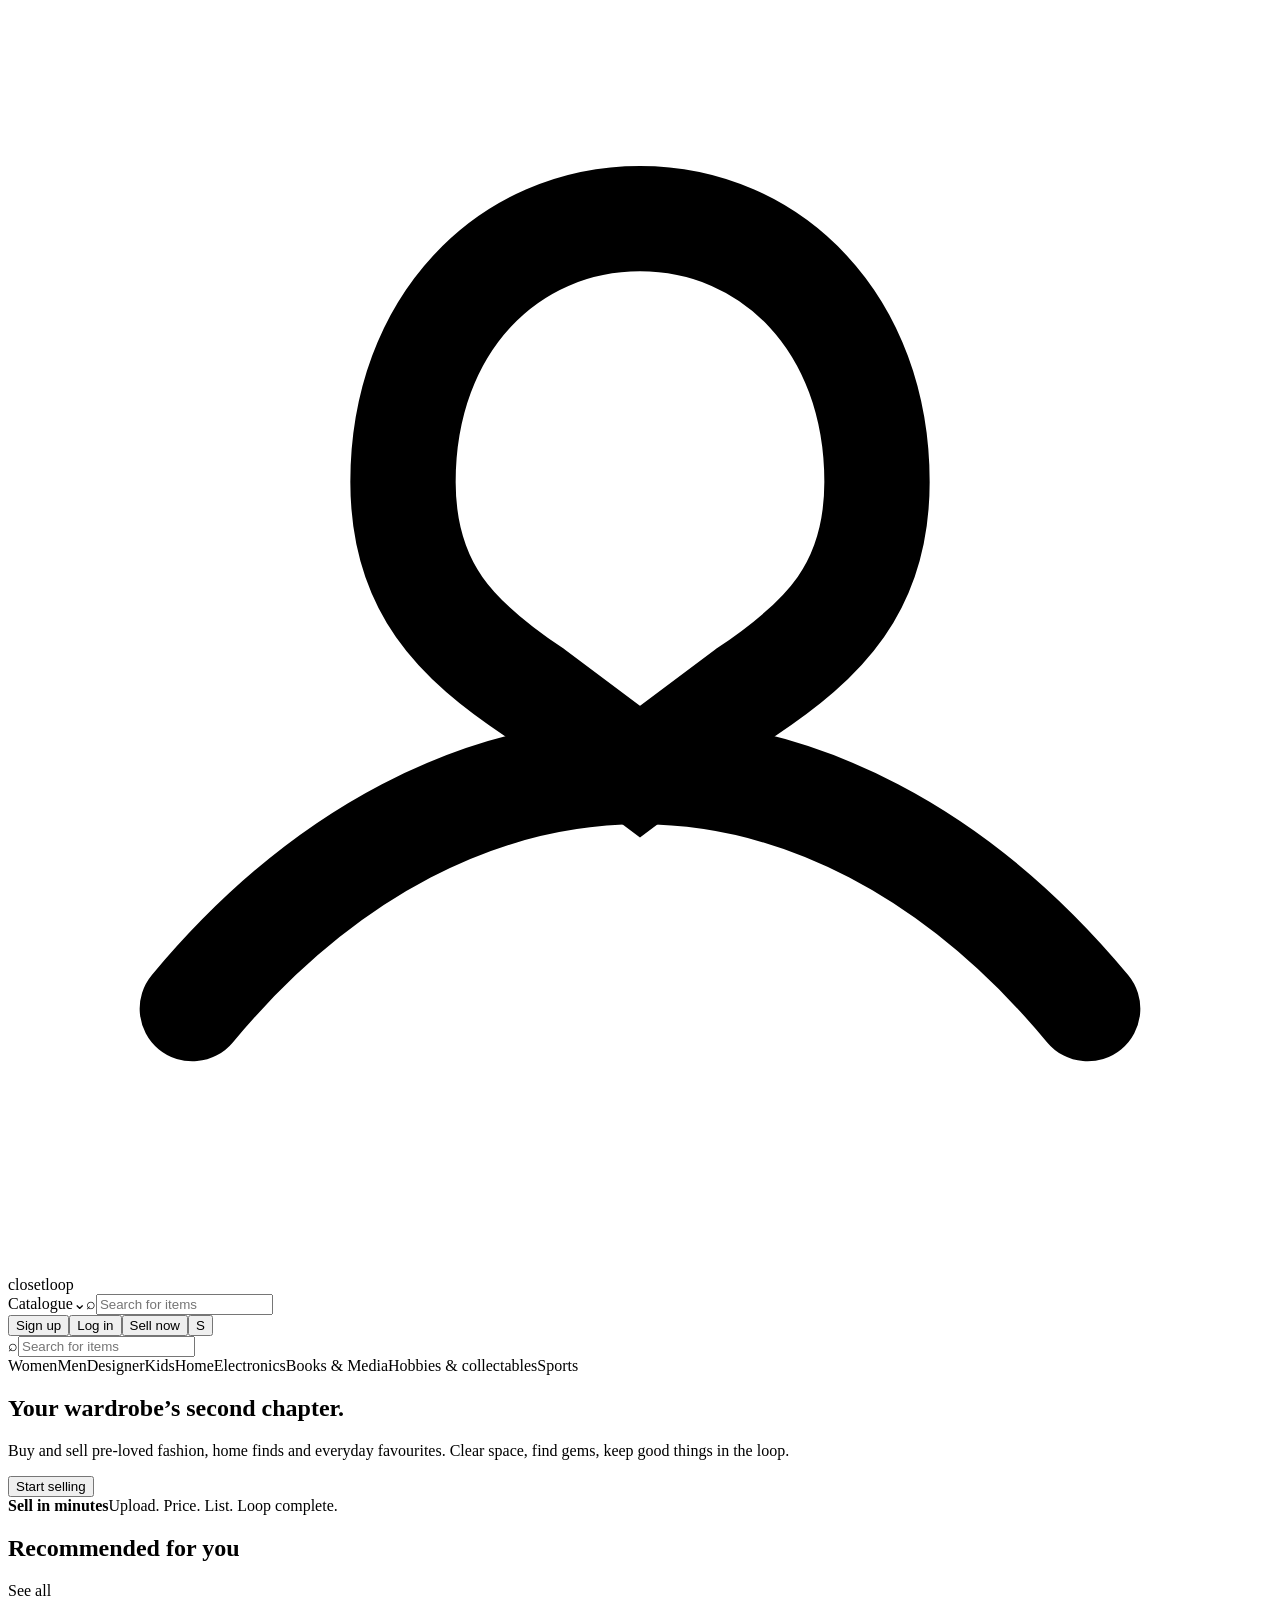
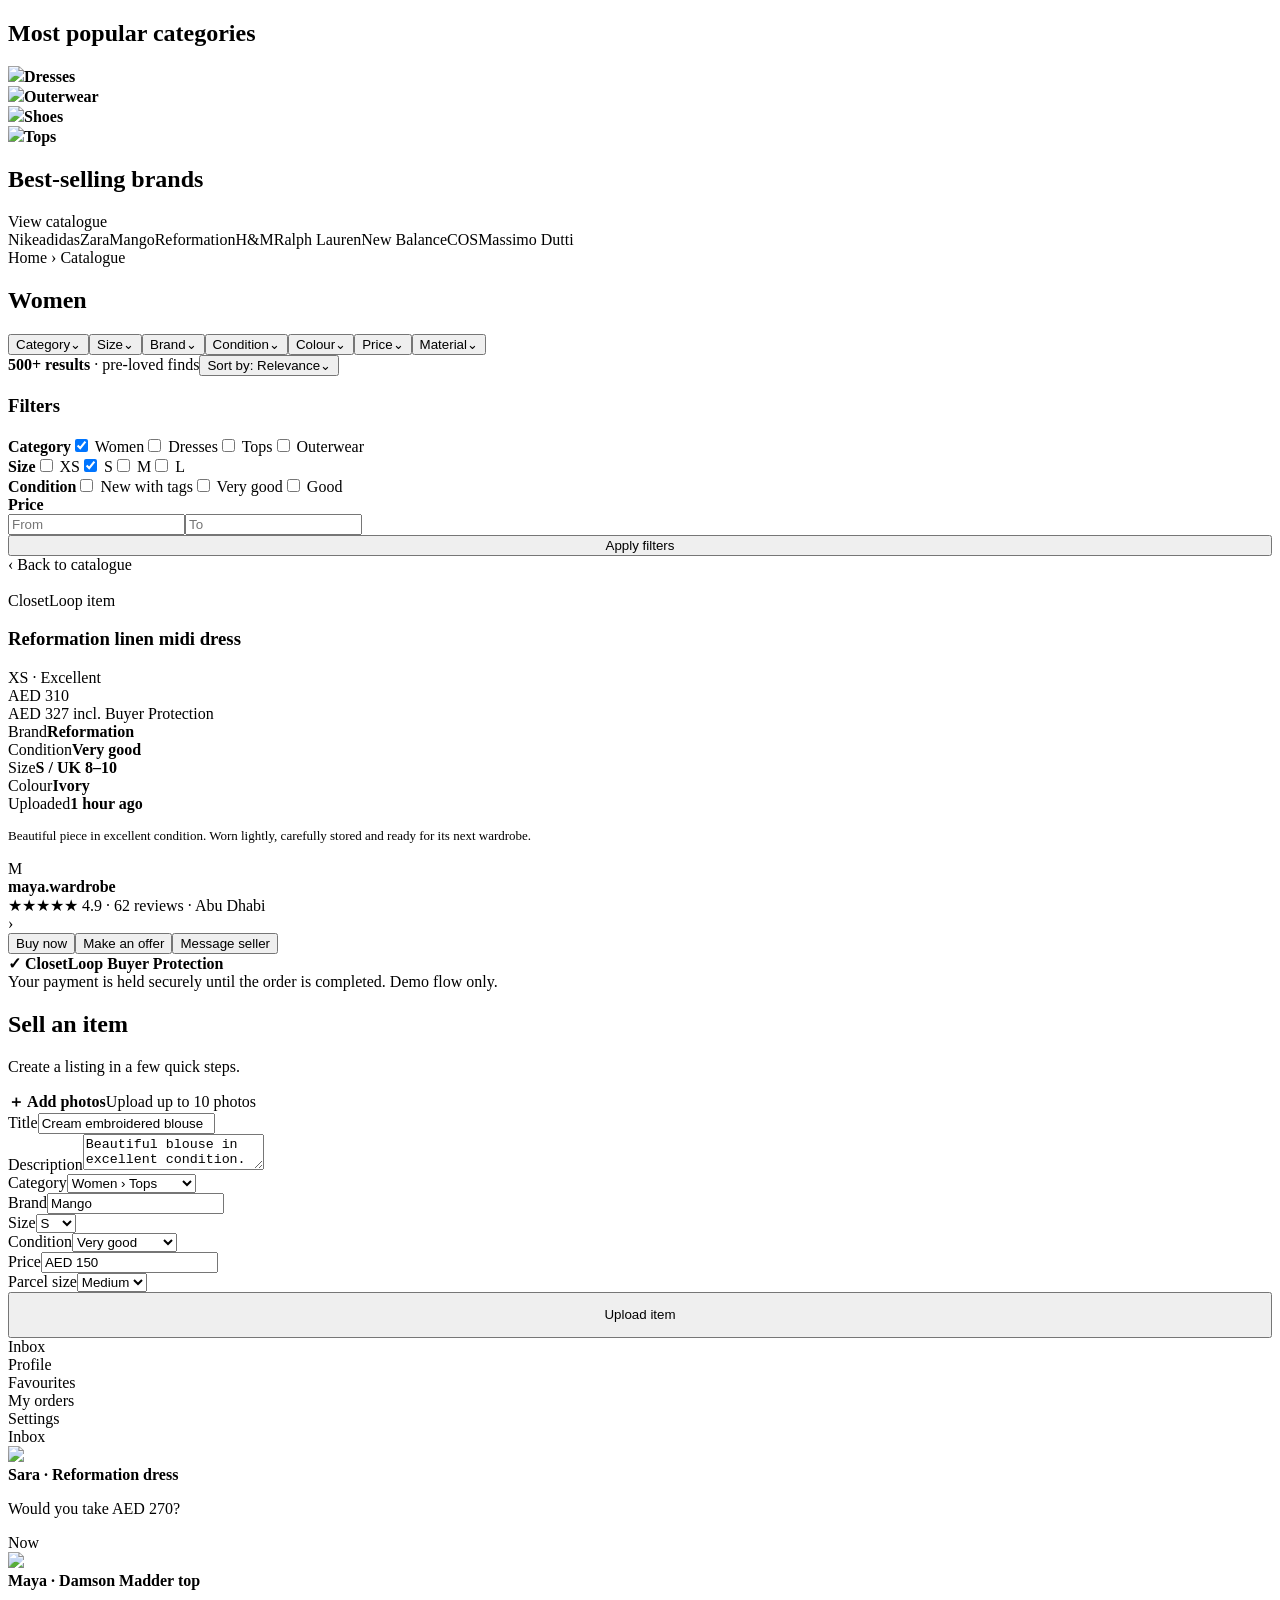
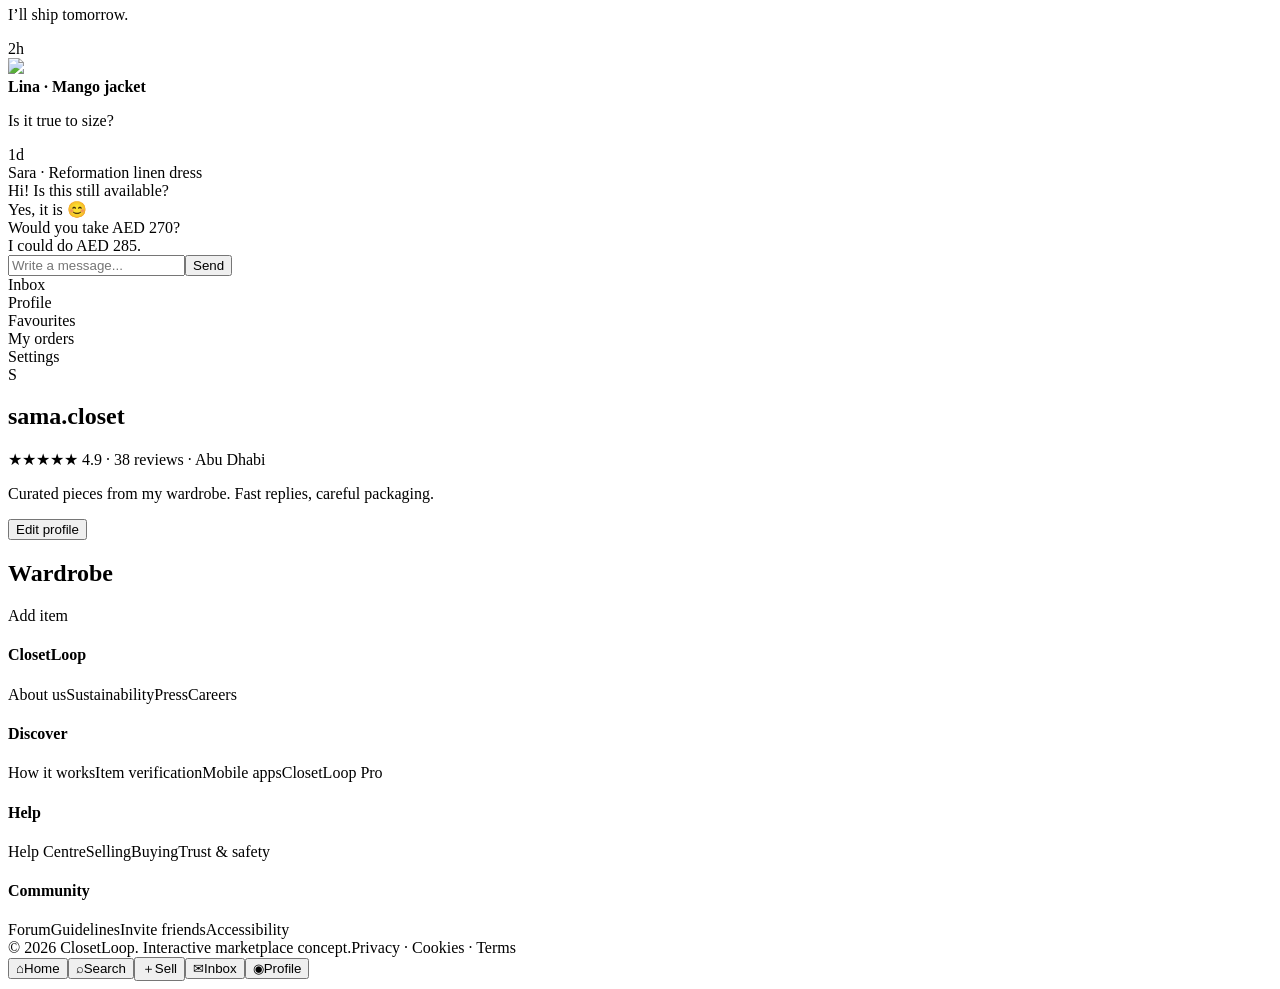
==== index.html @ 640146b8 "Add ClosetLoop website homepage" ====
<!doctype html>
<html lang="en">
<head>
<meta charset="utf-8" />
<meta name="viewport" content="width=device-width,initial-scale=1" />
<title>ClosetLoop — buy & sell pre-loved style</title>
<meta name="description" content="ClosetLoop marketplace demo" />
<link rel="stylesheet" href="styles.css">
</head>
<body>
<header class="topbar">
  <div class="wrap header">
    <div class="logo" onclick="go('home')">
      <svg viewBox="0 0 48 48" aria-hidden="true"><path d="M15 18c0-6 4-10 9-10s9 4 9 10c0 4-2 6-5 8l-4 3-4-3c-3-2-5-4-5-8Z" fill="none" stroke="currentColor" stroke-width="4" stroke-linecap="round"/><path d="M7 38c5-6 11-9 17-9s12 3 17 9" fill="none" stroke="currentColor" stroke-width="4" stroke-linecap="round"/></svg>
      closetloop
    </div>
    <div class="search"><span class="scope">Catalogue⌄</span><span>⌕</span><input id="globalSearch" placeholder="Search for items" onkeydown="if(event.key==='Enter')runSearch()"></div>
    <div class="actions"><button class="btn signup" onclick="authModal('signup')">Sign up</button><button class="btn login" onclick="authModal('login')">Log in</button><button class="btn primary sellTop" onclick="go('sell')">Sell now</button><button class="avatarBtn" onclick="go('profile')">S</button></div>
  </div>
  <div class="mobileSearch"><div class="search"><span>⌕</span><input placeholder="Search for items" onkeydown="if(event.key==='Enter'){document.getElementById('globalSearch').value=this.value;runSearch()}"></div></div>
</header>
<div class="catbar"><div class="wrap cats"><a onclick="catalog('Women')">Women</a><a onclick="catalog('Men')">Men</a><a onclick="catalog('Designer')">Designer</a><a onclick="catalog('Kids')">Kids</a><a onclick="catalog('Home')">Home</a><a onclick="catalog('Electronics')">Electronics</a><a onclick="catalog('Books & Media')">Books & Media</a><a onclick="catalog('Hobbies')">Hobbies & collectables</a><a onclick="catalog('Sports')">Sports</a></div></div>

<main>
<section id="home" class="page active">
  <div class="hero"><div class="heroGrid"><div class="heroCopy"><h1>Your wardrobe’s second chapter.</h1><p>Buy and sell pre-loved fashion, home finds and everyday favourites. Clear space, find gems, keep good things in the loop.</p><button class="btn primary" onclick="go('sell')">Start selling</button></div><div class="heroImage"><div class="heroBadge"><b>Sell in minutes</b>Upload. Price. List. Loop complete.</div></div></div></div>
  <div class="wrap section"><div class="sectionHead"><h2>Recommended for you</h2><div class="sectionLink" onclick="catalog('All items')">See all</div></div><div id="homeProducts" class="productGrid"></div></div>
  <div class="discovery"><div class="wrap section"><div class="sectionHead"><h2>Most popular categories</h2></div><div class="categoryCards">
    <div class="catCard" onclick="catalog('Dresses')"><img src="https://images.unsplash.com/photo-1496747611176-843222e1e57c?auto=format&fit=crop&w=900&q=80"><b>Dresses</b></div>
    <div class="catCard" onclick="catalog('Outerwear')"><img src="https://images.unsplash.com/photo-1539109136881-3be0616acf4b?auto=format&fit=crop&w=900&q=80"><b>Outerwear</b></div>
    <div class="catCard" onclick="catalog('Shoes')"><img src="https://images.unsplash.com/photo-1542291026-7eec264c27ff?auto=format&fit=crop&w=900&q=80"><b>Shoes</b></div>
    <div class="catCard" onclick="catalog('Tops')"><img src="https://images.unsplash.com/photo-1521572163474-6864f9cf17ab?auto=format&fit=crop&w=900&q=80"><b>Tops</b></div>
  </div></div></div>
  <div class="wrap section"><div class="sectionHead"><h2>Best-selling brands</h2><div class="sectionLink" onclick="catalog('Brands')">View catalogue</div></div><div class="brandChips"><span class="brandChip">Nike</span><span class="brandChip">adidas</span><span class="brandChip">Zara</span><span class="brandChip">Mango</span><span class="brandChip">Reformation</span><span class="brandChip">H&M</span><span class="brandChip">Ralph Lauren</span><span class="brandChip">New Balance</span><span class="brandChip">COS</span><span class="brandChip">Massimo Dutti</span></div></div>
</section>

<section id="catalog" class="page"><div class="wrap catalogTop"><div class="crumb">Home › Catalogue</div><h1 id="catalogTitle">Women</h1><div class="filtersTop"><button class="filterBtn active">Category⌄</button><button class="filterBtn">Size⌄</button><button class="filterBtn">Brand⌄</button><button class="filterBtn">Condition⌄</button><button class="filterBtn">Colour⌄</button><button class="filterBtn">Price⌄</button><button class="filterBtn">Material⌄</button></div><div class="catalogMeta"><span><b>500+ results</b> · pre-loved finds</span><button class="filterBtn">Sort by: Relevance⌄</button></div><div class="catalogGrid"><aside class="side"><h3>Filters</h3><div class="fGroup"><b>Category</b><label><input type="checkbox" checked> Women</label><label><input type="checkbox"> Dresses</label><label><input type="checkbox"> Tops</label><label><input type="checkbox"> Outerwear</label></div><div class="fGroup"><b>Size</b><label><input type="checkbox"> XS</label><label><input type="checkbox" checked> S</label><label><input type="checkbox"> M</label><label><input type="checkbox"> L</label></div><div class="fGroup"><b>Condition</b><label><input type="checkbox"> New with tags</label><label><input type="checkbox"> Very good</label><label><input type="checkbox"> Good</label></div><div class="fGroup"><b>Price</b><div class="range"><input placeholder="From"><input placeholder="To"></div></div><button class="btn primary" style="width:100%" onclick="toast('Filters applied')">Apply filters</button></aside><div id="catalogProducts" class="catalogProducts"></div></div></div></section>

<section id="item" class="page itemPage"><div class="wrap"><div class="crumb" onclick="go('catalog')" style="cursor:pointer">‹ Back to catalogue</div><div class="itemGrid"><div class="galleryGrid"><img id="g1"><img id="g2"><img id="g3"><img id="g4"></div><aside class="panel"><div class="sellerLine">ClosetLoop item</div><h1 id="itemTitle">Reformation linen midi dress</h1><div id="itemMeta" class="detailLine">XS · Excellent</div><div id="itemPrice" class="itemPrice">AED 310</div><div id="itemIncl" class="feePrice">AED 327 incl. Buyer Protection</div><div class="kv"><div class="kvrow"><span>Brand</span><b id="itemBrand">Reformation</b></div><div class="kvrow"><span>Condition</span><b>Very good</b></div><div class="kvrow"><span>Size</span><b>S / UK 8–10</b></div><div class="kvrow"><span>Colour</span><b>Ivory</b></div><div class="kvrow"><span>Uploaded</span><b>1 hour ago</b></div></div><p style="font-size:13px;line-height:1.6">Beautiful piece in excellent condition. Worn lightly, carefully stored and ready for its next wardrobe.</p><div class="sellerCard"><div class="avatar">M</div><div class="grow"><b>maya.wardrobe</b><div class="rating">★★★★★ 4.9 · 62 reviews · Abu Dhabi</div></div><span>›</span></div><button class="btn primary" onclick="checkoutModal()">Buy now</button><button class="btn" onclick="offerModal()">Make an offer</button><button class="btn" onclick="go('inbox');toast('Chat opened with seller')">Message seller</button><div class="protect"><b>✓ ClosetLoop Buyer Protection</b><br>Your payment is held securely until the order is completed. Demo flow only.</div></aside></div></div></section>

<section id="sell" class="page formPage"><div class="wrap"><div class="formCard"><h1>Sell an item</h1><p class="tip">Create a listing in a few quick steps.</p><div class="photoDrop" onclick="this.innerHTML='<b>✓ 5 photos selected</b><span class=tip>Ready to upload</span>'"><b>＋ Add photos</b><span class="tip">Upload up to 10 photos</span></div><div class="field"><label>Title</label><input value="Cream embroidered blouse"></div><div class="field"><label>Description</label><textarea>Beautiful blouse in excellent condition. Worn once.</textarea></div><div class="formRow"><div class="field"><label>Category</label><select><option>Women › Tops</option><option>Women › Dresses</option><option>Shoes</option></select></div><div class="field"><label>Brand</label><input value="Mango"></div></div><div class="formRow"><div class="field"><label>Size</label><select><option>XS</option><option selected>S</option><option>M</option></select></div><div class="field"><label>Condition</label><select><option>New with tags</option><option selected>Very good</option><option>Good</option></select></div></div><div class="field"><label>Price</label><input value="AED 150"></div><div class="field"><label>Parcel size</label><select><option>Small</option><option selected>Medium</option><option>Large</option></select></div><button class="btn primary" style="width:100%;height:46px" onclick="publishModal()">Upload item</button></div></div></section>

<section id="inbox" class="page accountPage"><div class="wrap accountGrid"><aside class="accountSide"><div class="menuItem active">Inbox</div><div class="menuItem" onclick="go('profile')">Profile</div><div class="menuItem">Favourites</div><div class="menuItem">My orders</div><div class="menuItem">Settings</div></aside><div class="accountMain"><div class="accountHead">Inbox</div><div class="thread"><div class="threadList"><div class="threadItem active"><img class="miniThumb" src="https://images.unsplash.com/photo-1496747611176-843222e1e57c?auto=format&fit=crop&w=300&q=70"><div><b>Sara · Reformation dress</b><p>Would you take AED 270?</p><span class="tip">Now</span></div></div><div class="threadItem"><img class="miniThumb" src="https://images.unsplash.com/photo-1521572163474-6864f9cf17ab?auto=format&fit=crop&w=300&q=70"><div><b>Maya · Damson Madder top</b><p>I’ll ship tomorrow.</p><span class="tip">2h</span></div></div><div class="threadItem"><img class="miniThumb" src="https://images.unsplash.com/photo-1539109136881-3be0616acf4b?auto=format&fit=crop&w=300&q=70"><div><b>Lina · Mango jacket</b><p>Is it true to size?</p><span class="tip">1d</span></div></div></div><div class="chat"><div class="chatHead">Sara · Reformation linen dress</div><div class="messages" id="messages"><div class="bubble">Hi! Is this still available?</div><div class="bubble me">Yes, it is 😊</div><div class="bubble">Would you take AED 270?</div><div class="bubble me">I could do AED 285.</div></div><div class="chatInput"><input id="chatMessage" placeholder="Write a message..."><button class="btn primary" onclick="sendMessage()">Send</button></div></div></div></div></div></section>

<section id="profile" class="page accountPage"><div class="wrap accountGrid"><aside class="accountSide"><div class="menuItem" onclick="go('inbox')">Inbox</div><div class="menuItem active">Profile</div><div class="menuItem" onclick="toast('Favourites opened')">Favourites</div><div class="menuItem" onclick="toast('Orders opened')">My orders</div><div class="menuItem">Settings</div></aside><div class="accountMain"><div class="profileHero"><div class="profileAvatar">S</div><div class="profileInfo"><h2>sama.closet</h2><div class="profileStats">★★★★★ 4.9 · 38 reviews · Abu Dhabi</div><p class="tip">Curated pieces from my wardrobe. Fast replies, careful packaging.</p></div><button class="btn" style="margin-left:auto" onclick="toast('Profile editor opened')">Edit profile</button></div><div class="wardrobe"><div class="sectionHead"><h2>Wardrobe</h2><div class="sectionLink" onclick="go('sell')">Add item</div></div><div id="profileProducts" class="productGrid"></div></div></div></div></section>
</main>

<footer class="footer"><div class="wrap"><div class="footerGrid"><div><h4>ClosetLoop</h4><a>About us</a><a>Sustainability</a><a>Press</a><a>Careers</a></div><div><h4>Discover</h4><a>How it works</a><a>Item verification</a><a>Mobile apps</a><a>ClosetLoop Pro</a></div><div><h4>Help</h4><a>Help Centre</a><a>Selling</a><a>Buying</a><a>Trust & safety</a></div><div><h4>Community</h4><a>Forum</a><a>Guidelines</a><a>Invite friends</a><a>Accessibility</a></div></div><div class="copyright"><span>© 2026 ClosetLoop. Interactive marketplace concept.</span><span>Privacy · Cookies · Terms</span></div></div></footer>

<nav class="mobileNav"><button onclick="go('home')"><span>⌂</span>Home</button><button onclick="catalog('Women')"><span>⌕</span>Search</button><button onclick="go('sell')"><span>＋</span>Sell</button><button onclick="go('inbox')"><span>✉</span>Inbox</button><button onclick="go('profile')"><span>◉</span>Profile</button></nav>
<div id="overlay" class="overlay" onclick="if(event.target===this)closeModal()"><div id="modal" class="modal"></div></div><div id="toast" class="toast"></div>

<script src="script.js"></script>
</body>
</html>
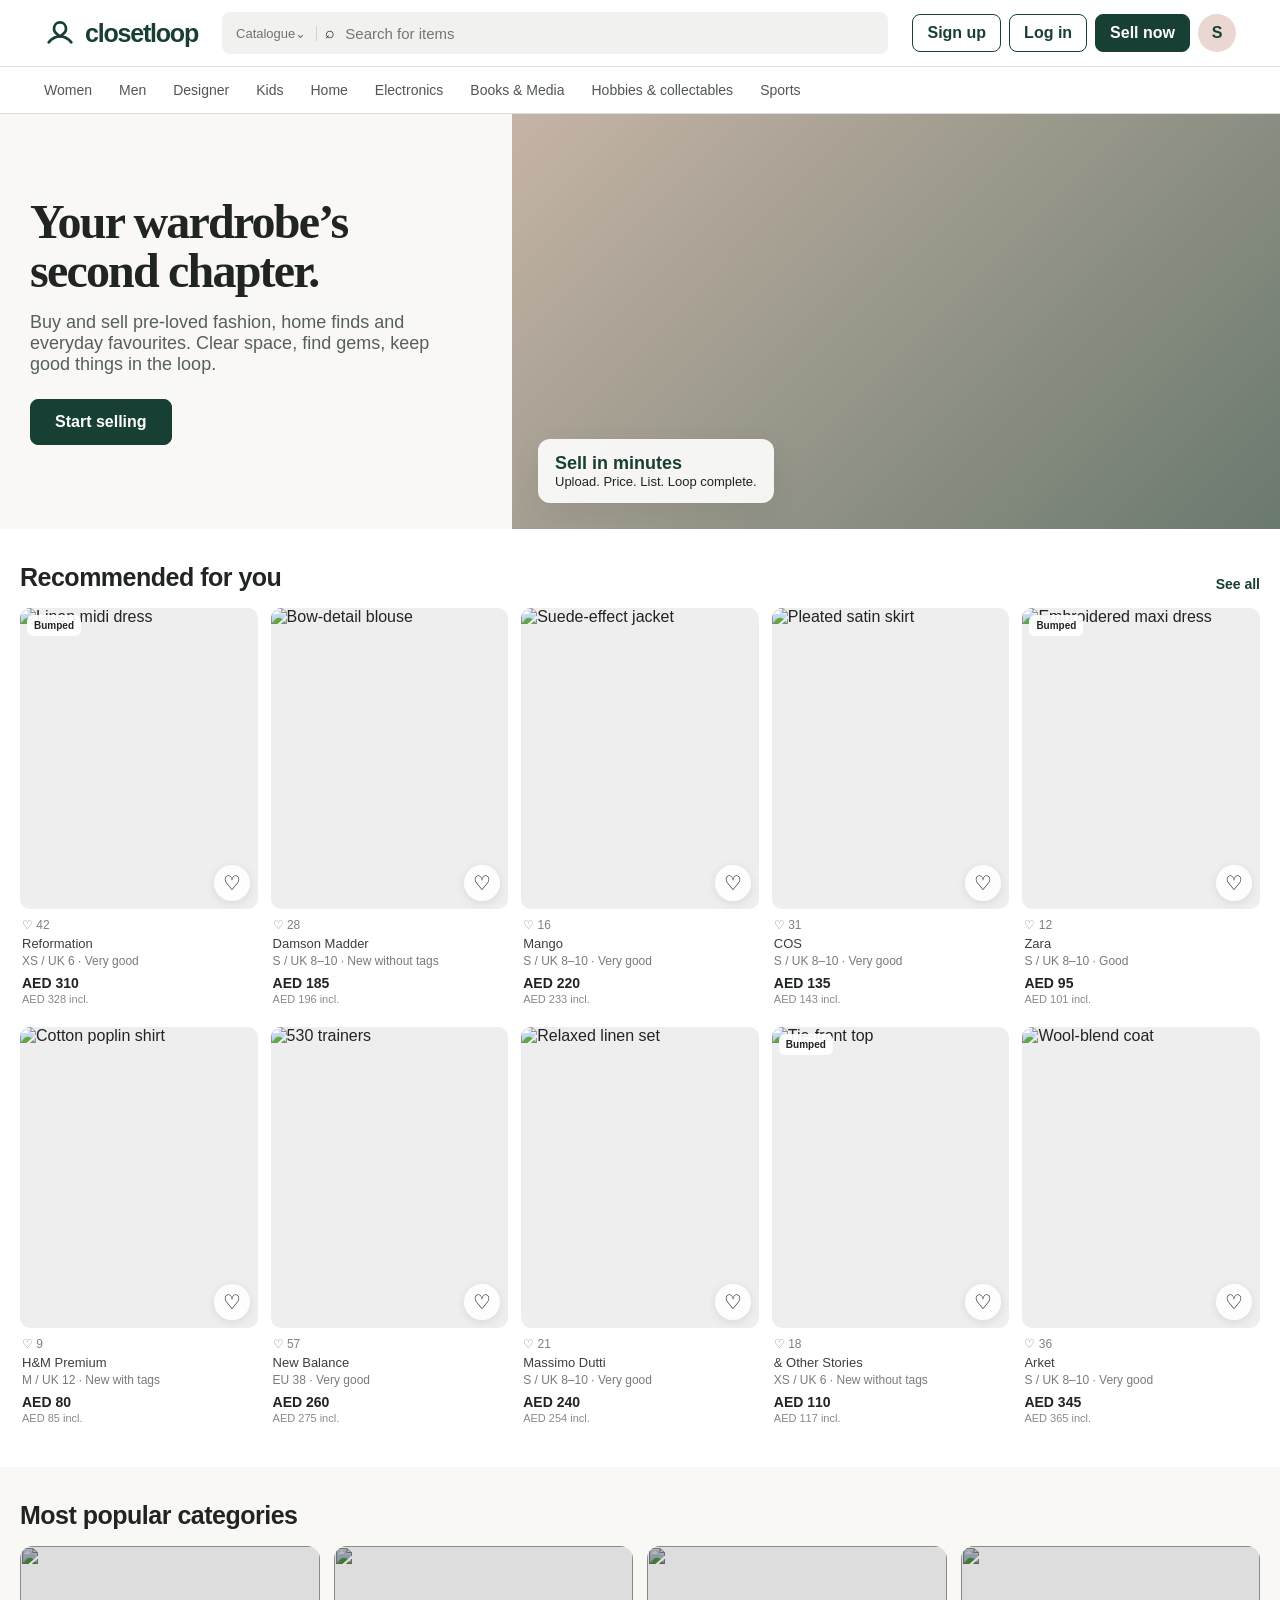
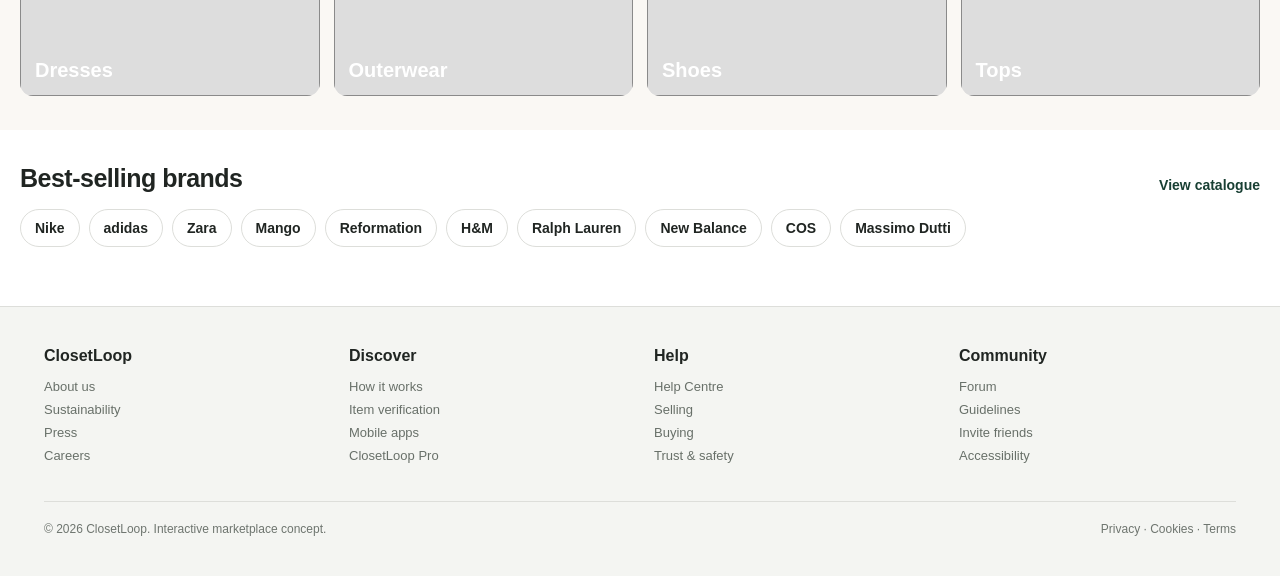
==== commit 022d527d: "Add Webflow website importer verification" ====
--- a/index.html
+++ b/index.html
@@ -5,6 +5,7 @@
 <meta name="viewport" content="width=device-width,initial-scale=1" />
 <title>ClosetLoop — buy & sell pre-loved style</title>
 <meta name="description" content="ClosetLoop marketplace demo" />
+<meta name="website-importer-verification" content="ZmUzOWQ2ZWUtMTJlYS00MTYyLWE3YzYtZjU0NTRlMmYxZjZl">
 <link rel="stylesheet" href="styles.css">
 </head>
 <body>
--- a/styles.css
+++ b/styles.css
@@ -0,0 +1,31 @@
+:root{
+  --green:#183f33;--green-2:#245a49;--green-3:#dce9e3;--cream:#faf8f4;--white:#fff;
+  --ink:#202522;--muted:#6e756f;--line:#dddeda;--soft:#f1f2ef;--blush:#ead7d1;--gold:#c99a43;
+  --shadow:0 10px 30px rgba(21,38,31,.08);--radius:14px;--max:1240px
+}
+*{box-sizing:border-box} html{scroll-behavior:smooth} body{margin:0;font-family:Inter,ui-sans-serif,-apple-system,BlinkMacSystemFont,"Segoe UI",sans-serif;color:var(--ink);background:var(--white)}
+button,input,select,textarea{font:inherit}.wrap{max-width:var(--max);margin:auto;padding:0 24px}.hide{display:none!important}
+.topbar{position:sticky;top:0;z-index:40;background:rgba(255,255,255,.96);backdrop-filter:blur(12px);border-bottom:1px solid var(--line)}
+.header{height:66px;display:grid;grid-template-columns:auto minmax(280px,1fr) auto;gap:24px;align-items:center}
+.logo{display:flex;align-items:center;gap:9px;color:var(--green);font-weight:900;font-size:25px;letter-spacing:-1.2px;cursor:pointer}.logo svg{width:32px;height:32px}
+.search{height:42px;border-radius:8px;background:#f1f2f0;display:flex;align-items:center;padding:0 14px;gap:8px}.search input{width:100%;border:0;background:transparent;outline:0;font-size:15px}.search .scope{font-size:13px;color:var(--muted);border-right:1px solid #cfd2cf;padding-right:10px}
+.actions{display:flex;gap:8px;align-items:center}.btn{border:1px solid var(--green);border-radius:8px;background:#fff;color:var(--green);height:38px;padding:0 14px;font-weight:750;cursor:pointer}.btn:hover{background:#f6faf8}.btn.primary{background:var(--green);color:#fff}.btn.primary:hover{background:var(--green-2)}.btn.icon{width:40px;padding:0;font-size:18px;border-color:transparent}.avatarBtn{width:38px;height:38px;border-radius:50%;border:0;background:var(--blush);font-weight:900;color:var(--green);cursor:pointer}
+.catbar{border-bottom:1px solid var(--line);background:#fff}.cats{height:46px;display:flex;gap:27px;align-items:center;overflow:auto;white-space:nowrap;color:#505752;font-size:14px}.cats a{cursor:pointer}.cats a:hover{color:var(--green)}
+.page{display:none}.page.active{display:block}
+.hero{background:var(--cream);min-height:415px;overflow:hidden}.heroGrid{max-width:1500px;margin:auto;display:grid;grid-template-columns:minmax(360px,.9fr) minmax(520px,1.35fr);min-height:415px}.heroCopy{padding:70px max(30px,calc((100vw - 1240px)/2));padding-right:55px;display:flex;flex-direction:column;justify-content:center}.hero h1{font-family:Georgia,serif;font-size:48px;line-height:1.02;margin:0 0 16px;letter-spacing:-1.8px}.hero p{font-size:18px;color:#56605a;margin:0 0 24px;max-width:470px}.hero .btn{width:max-content;height:46px;padding:0 24px}.heroImage{position:relative;background:linear-gradient(135deg,#c5b4a6,#6a796e);overflow:hidden}.heroImage:before{content:"";position:absolute;inset:0;background:url('https://images.unsplash.com/photo-1483985988355-763728e1935b?auto=format&fit=crop&w=1600&q=82') center/cover;mix-blend-mode:multiply;opacity:.92}.heroBadge{position:absolute;left:26px;bottom:26px;background:rgba(255,255,255,.9);padding:14px 17px;border-radius:12px;box-shadow:var(--shadow);font-size:13px}.heroBadge b{display:block;font-size:18px;color:var(--green)}
+.section{padding:34px 0}.sectionHead{display:flex;justify-content:space-between;align-items:end;margin-bottom:16px}.section h2{font-size:25px;margin:0;letter-spacing:-.5px}.sectionLink{color:var(--green);font-weight:800;font-size:14px;cursor:pointer}.productGrid{display:grid;grid-template-columns:repeat(5,1fr);gap:13px}.product{min-width:0;cursor:pointer}.photoWrap{aspect-ratio:.79;border-radius:10px;overflow:hidden;background:#eee;position:relative}.photoWrap img{width:100%;height:100%;object-fit:cover;display:block;transition:.25s}.product:hover img{transform:scale(1.025)}.heart{position:absolute;right:8px;bottom:8px;width:36px;height:36px;border-radius:50%;border:0;background:rgba(255,255,255,.9);font-size:20px;cursor:pointer;box-shadow:0 2px 10px rgba(0,0,0,.09)}.pInfo{padding:9px 2px}.sellerLine{font-size:12px;color:#7c827e;margin-bottom:4px}.brand{font-size:13px;color:#39403b;white-space:nowrap;overflow:hidden;text-overflow:ellipsis}.detailLine{font-size:12px;color:#777d78;margin-top:3px;white-space:nowrap;overflow:hidden;text-overflow:ellipsis}.price{font-size:14px;font-weight:850;margin-top:7px}.incl{font-size:11px;color:#858b86;margin-top:2px}.badges{display:flex;gap:6px;position:absolute;left:7px;top:7px}.badge{background:rgba(255,255,255,.92);padding:5px 7px;border-radius:6px;font-size:10px;font-weight:800}
+.discovery{background:var(--cream)}.categoryCards{display:grid;grid-template-columns:repeat(4,1fr);gap:14px}.catCard{height:150px;border-radius:13px;overflow:hidden;position:relative;cursor:pointer;background:#ddd}.catCard img{width:100%;height:100%;object-fit:cover;filter:brightness(.72)}.catCard b{position:absolute;left:15px;bottom:14px;color:#fff;font-size:20px}.brandChips{display:flex;flex-wrap:wrap;gap:9px}.brandChip{border:1px solid var(--line);border-radius:999px;padding:10px 14px;background:#fff;cursor:pointer;font-weight:650;font-size:14px}.brandChip:hover{border-color:var(--green)}
+.footer{background:#f4f5f2;border-top:1px solid var(--line);margin-top:25px;padding:40px 0}.footerGrid{display:grid;grid-template-columns:repeat(4,1fr);gap:28px}.footer h4{margin:0 0 14px}.footer p,.footer a{display:block;margin:8px 0;color:#687069;font-size:13px;text-decoration:none}.copyright{border-top:1px solid var(--line);margin-top:30px;padding-top:20px;font-size:12px;color:var(--muted);display:flex;justify-content:space-between}
+/* catalog */
+.catalogTop{padding:25px 0 10px}.crumb{font-size:12px;color:var(--muted);margin-bottom:12px}.catalogTop h1{font-size:27px;margin:0 0 18px}.filtersTop{display:flex;gap:8px;overflow:auto;padding-bottom:10px}.filterBtn{border:1px solid #cfd4d0;background:#fff;border-radius:8px;padding:9px 12px;white-space:nowrap;cursor:pointer}.filterBtn.active{border-color:var(--green);background:#f0f6f3}.catalogMeta{display:flex;justify-content:space-between;align-items:center;margin:12px 0 18px;font-size:13px;color:var(--muted)}.catalogGrid{display:grid;grid-template-columns:240px 1fr;gap:26px}.side{border:1px solid var(--line);border-radius:12px;padding:16px;height:max-content;position:sticky;top:130px}.side h3{margin:0 0 14px}.fGroup{padding:13px 0;border-top:1px solid var(--line)}.fGroup:first-of-type{border-top:0}.fGroup label{display:block;font-size:13px;margin:8px 0}.fGroup input[type=checkbox]{accent-color:var(--green)}.range{display:grid;grid-template-columns:1fr 1fr;gap:8px}.range input{width:100%;padding:8px;border:1px solid var(--line);border-radius:7px}.catalogProducts{display:grid;grid-template-columns:repeat(4,1fr);gap:14px}
+/* item */
+.itemPage{padding:25px 0 50px;background:#fbfbfa}.itemGrid{display:grid;grid-template-columns:minmax(500px,1.35fr) minmax(350px,.72fr);gap:26px}.galleryGrid{display:grid;grid-template-columns:1fr 1fr;gap:8px}.galleryGrid img{width:100%;aspect-ratio:.78;object-fit:cover;border-radius:10px}.panel{background:#fff;border:1px solid var(--line);border-radius:12px;padding:20px;height:max-content;position:sticky;top:130px}.panel h1{font-size:22px;margin:0 0 7px}.itemPrice{font-size:21px;font-weight:900;margin:16px 0 3px}.feePrice{font-size:12px;color:var(--muted)}.kv{margin:18px 0;border-top:1px solid var(--line);border-bottom:1px solid var(--line);padding:10px 0}.kvrow{display:flex;justify-content:space-between;padding:7px 0;font-size:13px}.kvrow span:first-child{color:var(--muted)}.sellerCard{display:flex;gap:11px;align-items:center;padding:14px 0}.avatar{width:46px;height:46px;border-radius:50%;background:var(--blush);display:grid;place-items:center;font-weight:900;color:var(--green)}.sellerCard .grow{flex:1}.rating{font-size:12px;color:var(--muted)}.protect{margin-top:16px;padding:13px;background:#f2f6f4;border-radius:9px;font-size:12px;color:#58615b}.panel .btn{width:100%;height:44px;margin-top:8px}
+/* forms */
+.formPage{background:#f7f8f6;padding:35px 0 70px;min-height:700px}.formCard{max-width:680px;margin:auto;background:#fff;border:1px solid var(--line);border-radius:14px;padding:28px}.formCard h1{margin-top:0}.field{margin:15px 0}.field label{display:block;font-size:13px;font-weight:800;margin-bottom:7px}.field input,.field select,.field textarea{width:100%;padding:12px;border:1px solid #cfd3cf;border-radius:8px;outline:0;background:#fff}.field textarea{min-height:110px;resize:vertical}.formRow{display:grid;grid-template-columns:1fr 1fr;gap:12px}.photoDrop{border:1.5px dashed #aeb8b1;border-radius:10px;padding:30px;text-align:center;background:#fafbf9;cursor:pointer}.photoDrop b{display:block;margin-bottom:5px}.tip{font-size:12px;color:var(--muted)}
+/* inbox/profile */
+.accountPage{padding:28px 0 60px}.accountGrid{display:grid;grid-template-columns:300px 1fr;gap:24px}.accountSide{border:1px solid var(--line);border-radius:12px;overflow:hidden;height:max-content}.menuItem{padding:14px 16px;border-bottom:1px solid var(--line);cursor:pointer;font-size:14px}.menuItem.active{background:#f0f6f3;color:var(--green);font-weight:800}.menuItem:last-child{border-bottom:0}.accountMain{border:1px solid var(--line);border-radius:12px;min-height:520px}.accountHead{padding:17px 20px;border-bottom:1px solid var(--line);font-size:18px;font-weight:850}.thread{display:grid;grid-template-columns:330px 1fr;min-height:520px}.threadList{border-right:1px solid var(--line)}.threadItem{display:flex;gap:10px;padding:13px;border-bottom:1px solid var(--line);cursor:pointer}.threadItem.active{background:#f7faf8}.miniThumb{width:48px;height:56px;object-fit:cover;border-radius:7px}.threadItem b{font-size:13px}.threadItem p{font-size:12px;color:var(--muted);margin:4px 0}.chat{display:flex;flex-direction:column}.chatHead{padding:13px 16px;border-bottom:1px solid var(--line);font-weight:800}.messages{flex:1;padding:18px;background:#fafbfa}.bubble{max-width:72%;border:1px solid var(--line);background:#fff;padding:10px 12px;border-radius:13px;margin:8px 0;font-size:13px}.bubble.me{margin-left:auto;background:var(--green);color:#fff;border-color:var(--green)}.chatInput{display:flex;gap:8px;padding:12px;border-top:1px solid var(--line)}.chatInput input{flex:1;border:1px solid var(--line);border-radius:8px;padding:10px}.profileHero{padding:24px;display:flex;align-items:center;gap:17px;border-bottom:1px solid var(--line)}.profileAvatar{width:82px;height:82px;border-radius:50%;background:var(--blush);display:grid;place-items:center;font-size:30px;font-weight:900;color:var(--green)}.profileInfo h2{margin:0 0 7px}.profileStats{font-size:13px;color:var(--muted)}.wardrobe{padding:20px}.wardrobe .productGrid{grid-template-columns:repeat(4,1fr)}
+/* modal */
+.overlay{display:none;position:fixed;inset:0;background:rgba(18,25,21,.48);z-index:100;align-items:center;justify-content:center;padding:20px}.overlay.show{display:flex}.modal{background:#fff;width:min(470px,100%);border-radius:14px;box-shadow:0 30px 90px rgba(0,0,0,.25);padding:24px;position:relative}.modal h2{margin:0 0 7px}.close{position:absolute;right:13px;top:12px;border:0;background:transparent;font-size:25px;cursor:pointer}.modal .btn{width:100%;height:44px;margin-top:8px}.paybox{background:#f5f6f4;border-radius:9px;padding:13px;margin:14px 0}.toast{position:fixed;right:22px;bottom:22px;background:#17231e;color:#fff;padding:12px 16px;border-radius:9px;z-index:120;opacity:0;transform:translateY(10px);transition:.2s;pointer-events:none}.toast.show{opacity:1;transform:none}
+.mobileSearch,.mobileNav{display:none}
+@media(max-width:1000px){.productGrid{grid-template-columns:repeat(4,1fr)}.heroGrid{grid-template-columns:1fr 1fr}.catalogProducts{grid-template-columns:repeat(3,1fr)}.itemGrid{grid-template-columns:1.05fr .75fr}.header{grid-template-columns:auto 1fr auto}.actions .signup{display:none}}
+@media(max-width:760px){.wrap{padding:0 14px}.header{height:58px;grid-template-columns:1fr auto;gap:10px}.header>.search{display:none}.logo{font-size:22px}.actions .login,.actions .signup,.actions .sellTop{display:none}.mobileSearch{display:block;padding:9px 14px;border-bottom:1px solid var(--line);background:#fff}.mobileSearch .search{display:flex}.cats{height:42px;gap:20px}.heroGrid{grid-template-columns:1fr}.heroCopy{padding:40px 20px}.hero h1{font-size:38px}.heroImage{min-height:260px}.productGrid{grid-template-columns:repeat(2,1fr);gap:10px}.section{padding:25px 0}.categoryCards{grid-template-columns:1fr 1fr}.footerGrid{grid-template-columns:1fr 1fr}.catalogGrid{display:block}.side{display:none}.catalogProducts{grid-template-columns:repeat(2,1fr);gap:10px}.itemGrid{display:block}.galleryGrid{gap:4px}.panel{position:static;border:0;border-radius:0;margin:0 -14px;padding:20px 14px}.itemPage{padding-top:12px}.formCard{border:0;border-radius:0;padding:20px 14px}.formPage{padding-top:0}.formRow{grid-template-columns:1fr}.accountGrid{display:block}.accountSide{display:none}.accountMain{border:0}.thread{grid-template-columns:1fr}.threadList{border:0}.chat{display:none}.wardrobe .productGrid{grid-template-columns:repeat(2,1fr)}.profileHero{padding:16px 0}.profileAvatar{width:68px;height:68px}.mobileNav{display:flex;position:fixed;left:0;right:0;bottom:0;height:62px;background:#fff;border-top:1px solid var(--line);z-index:60;justify-content:space-around;align-items:center}.mobileNav button{border:0;background:none;font-size:11px;color:#5b625d}.mobileNav span{display:block;font-size:20px;margin-bottom:3px}.footer{padding-bottom:80px}.copyright{display:block}.copyright span{display:block;margin:6px 0}}
